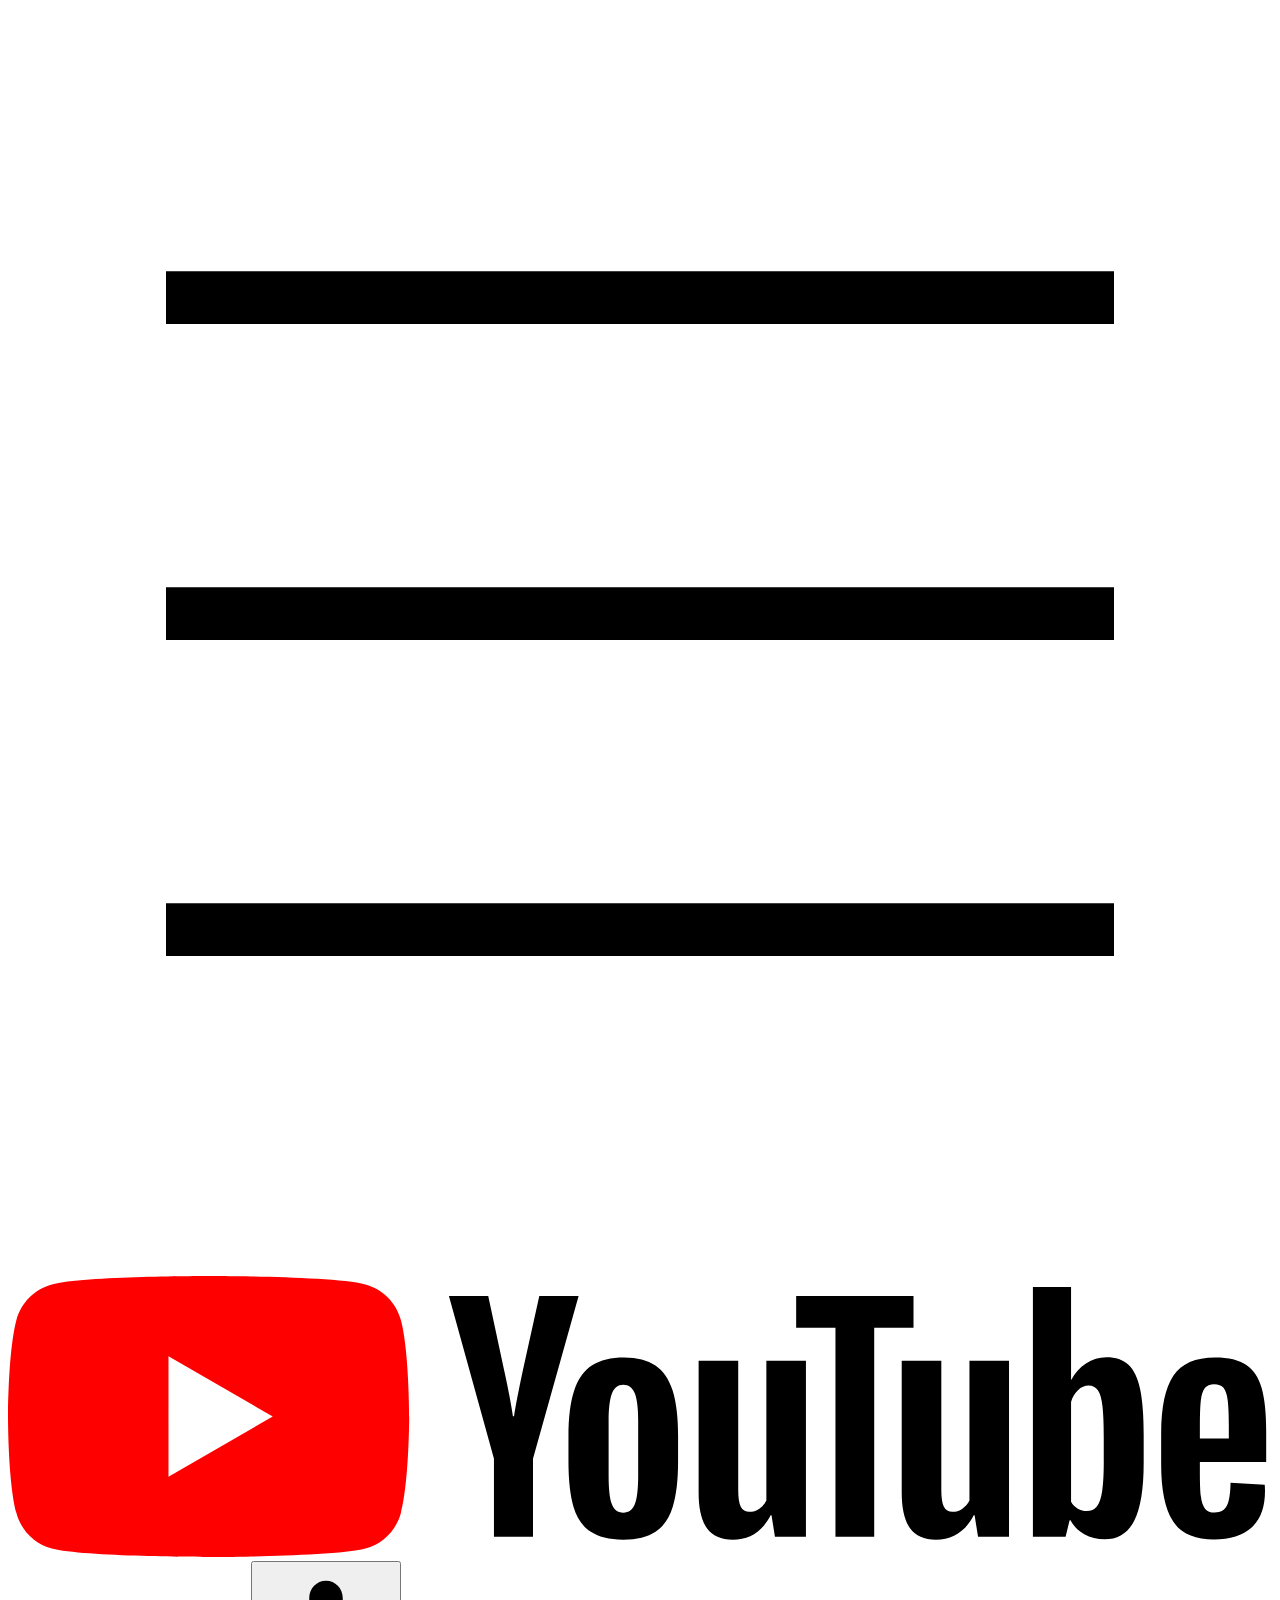
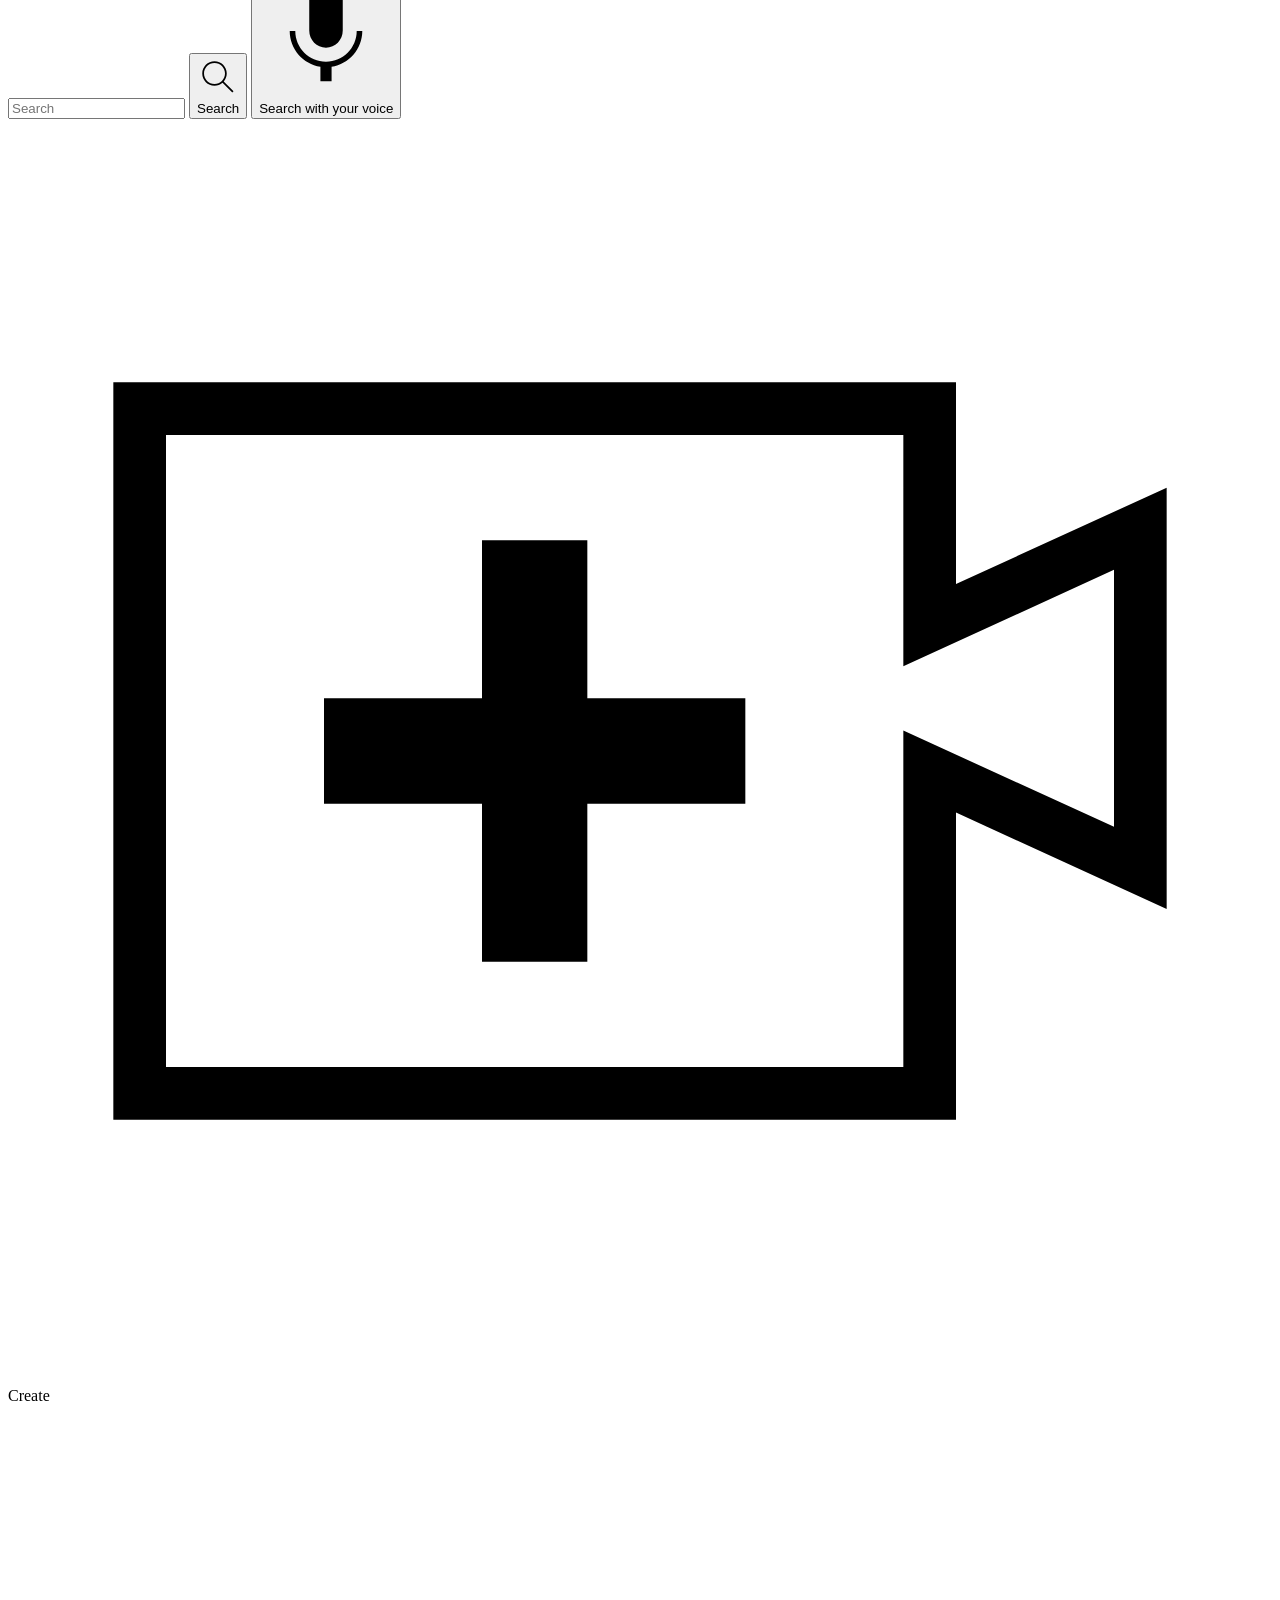
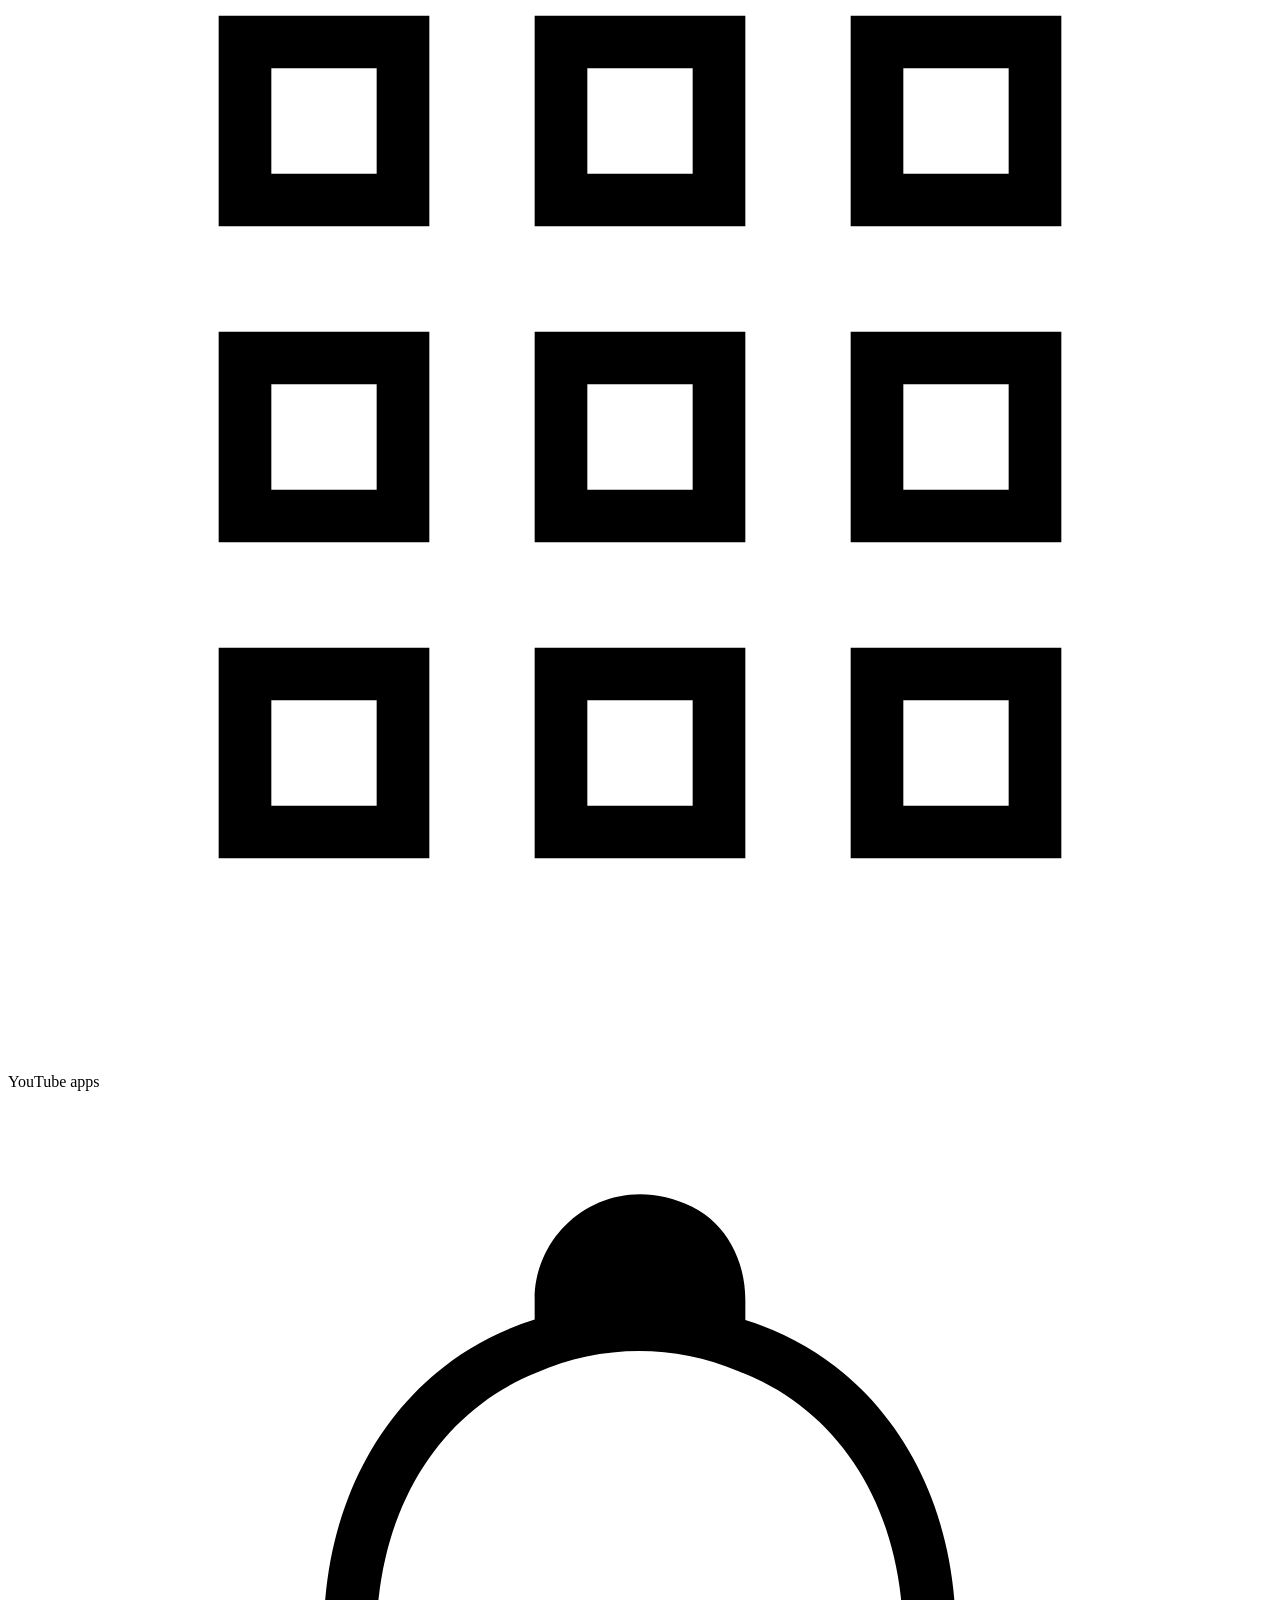
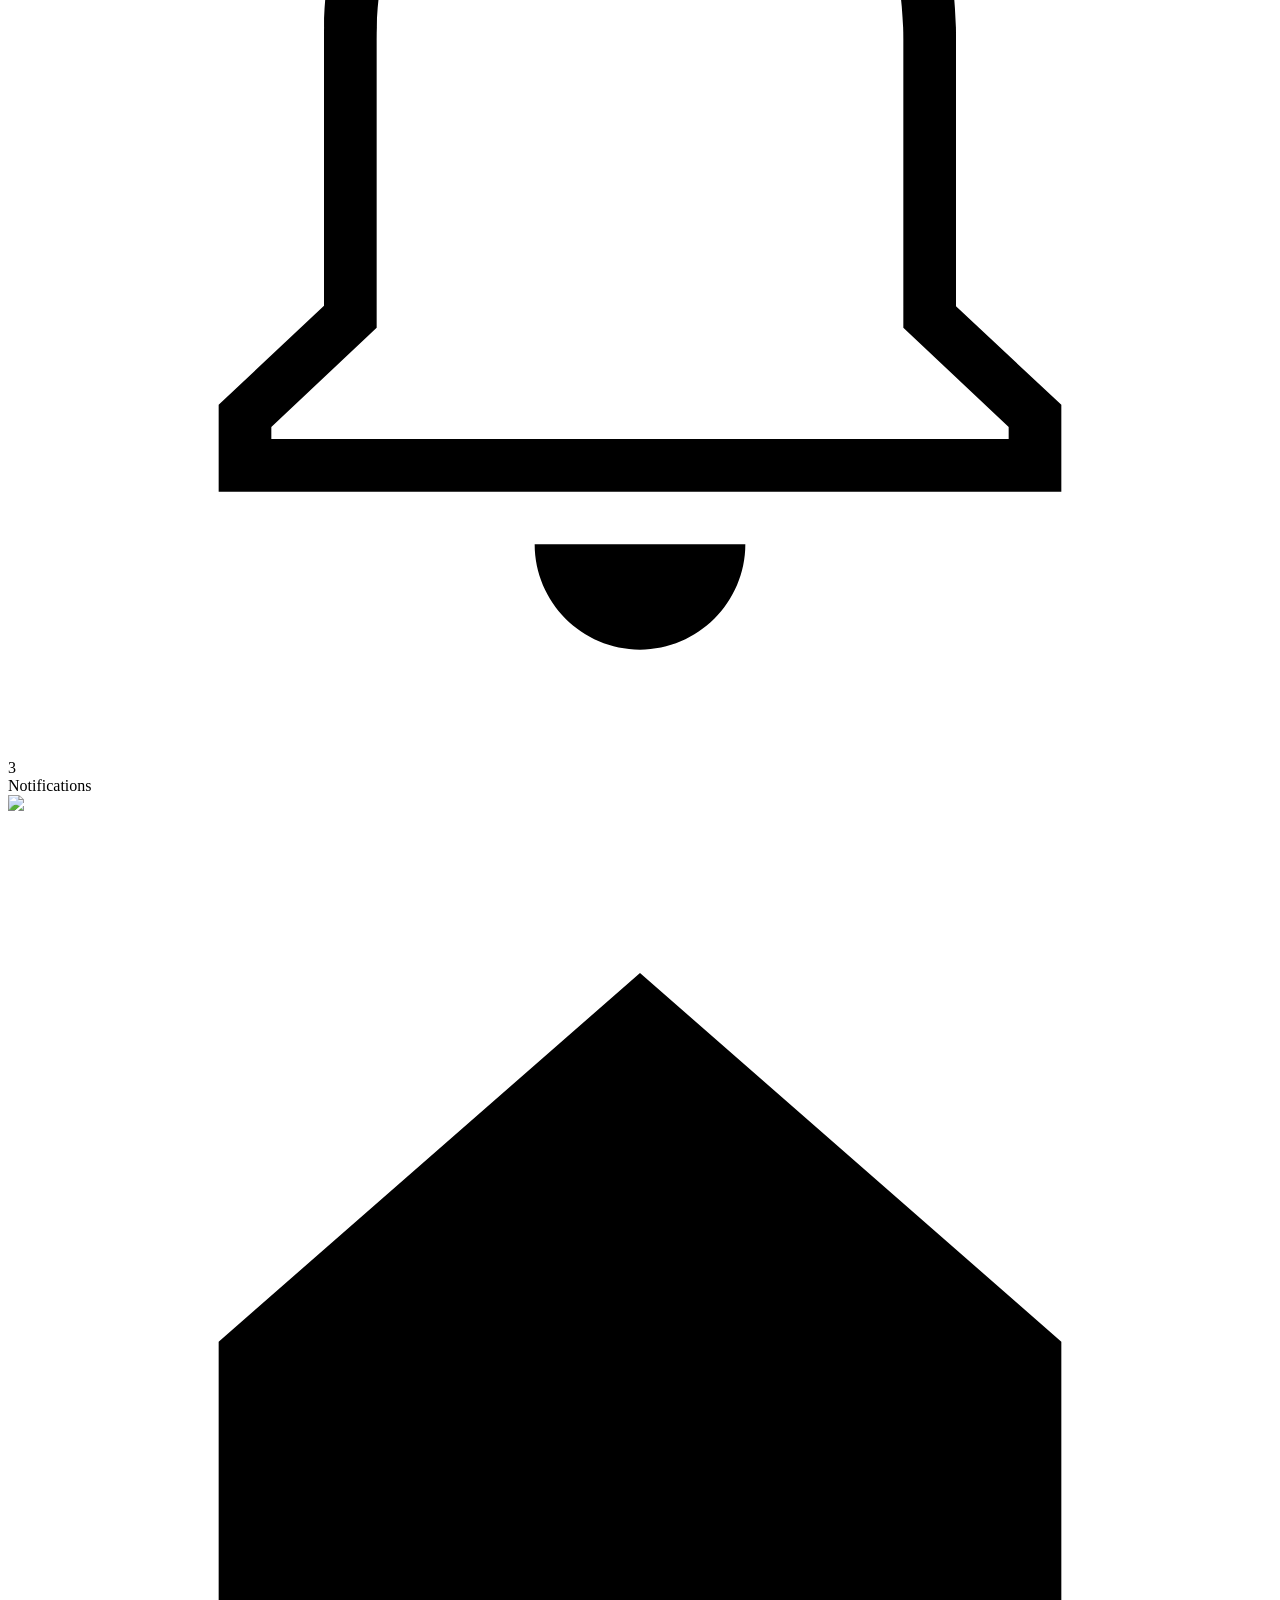
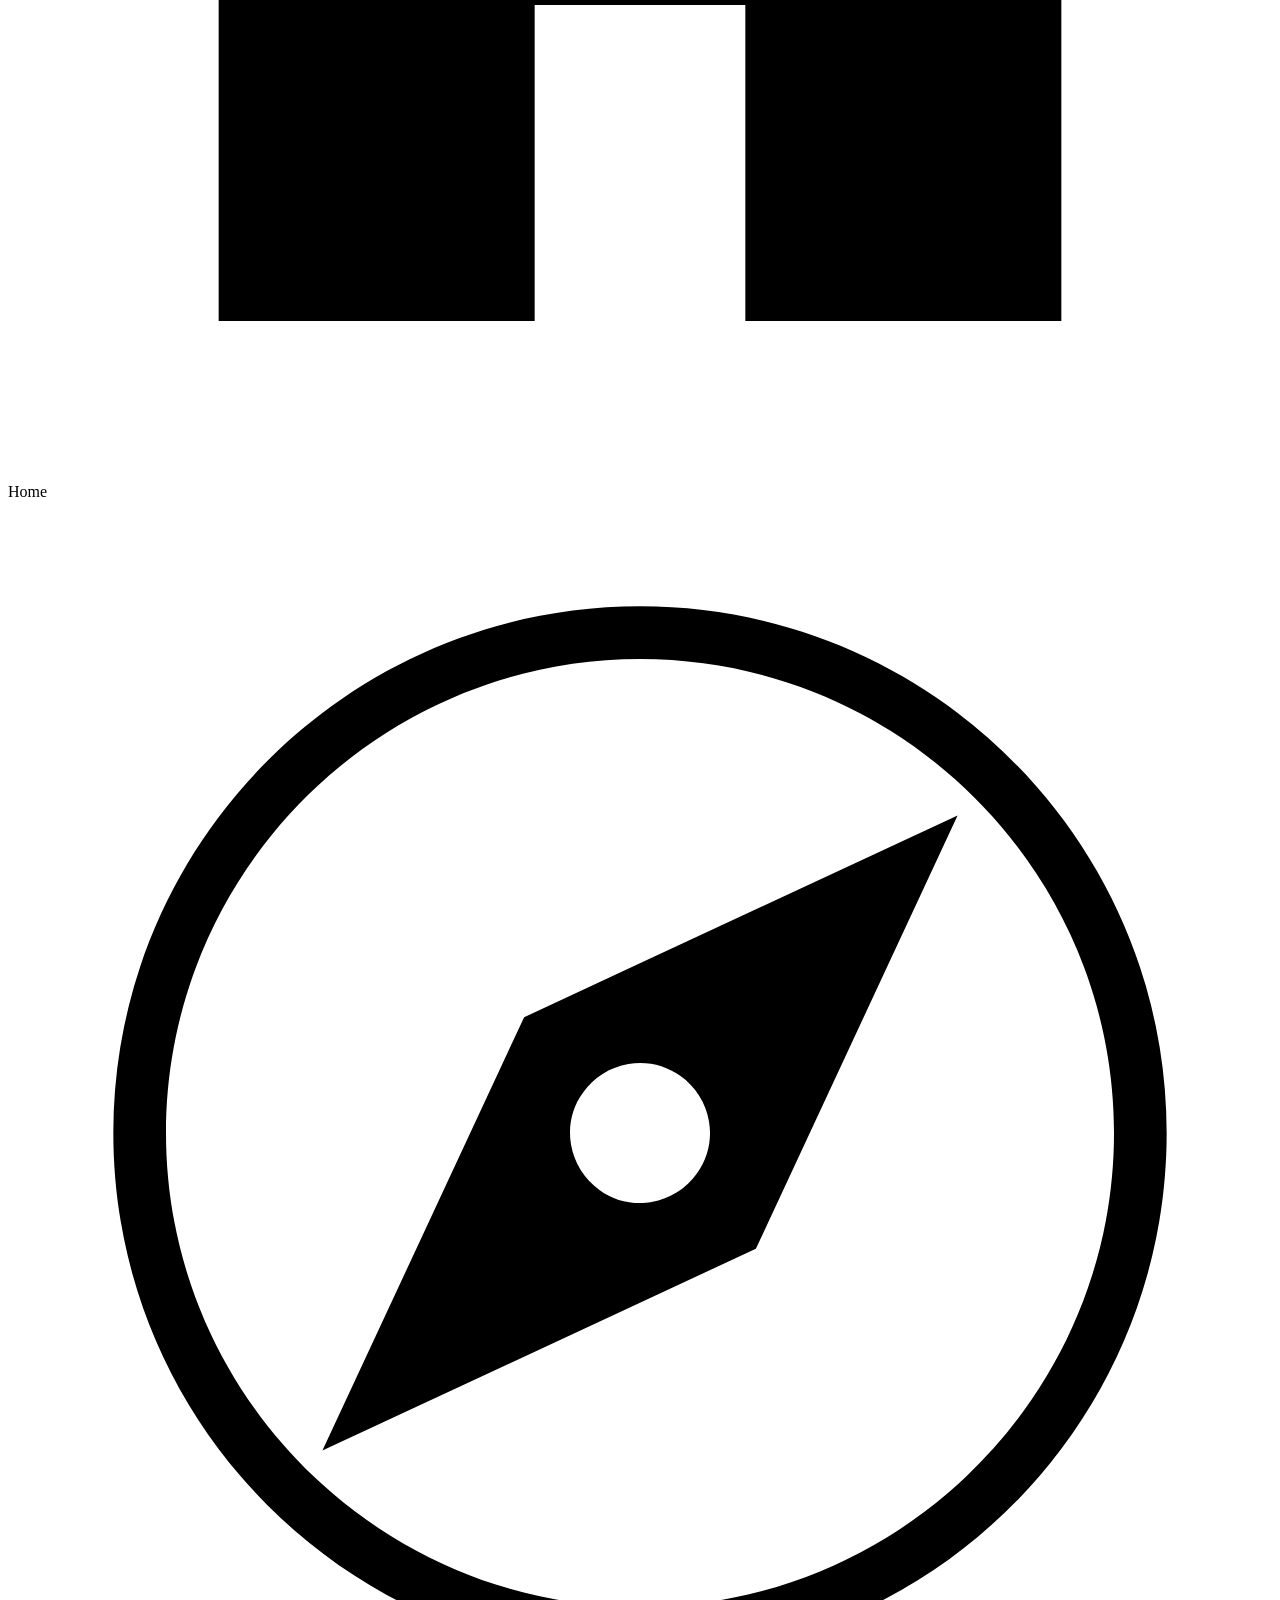
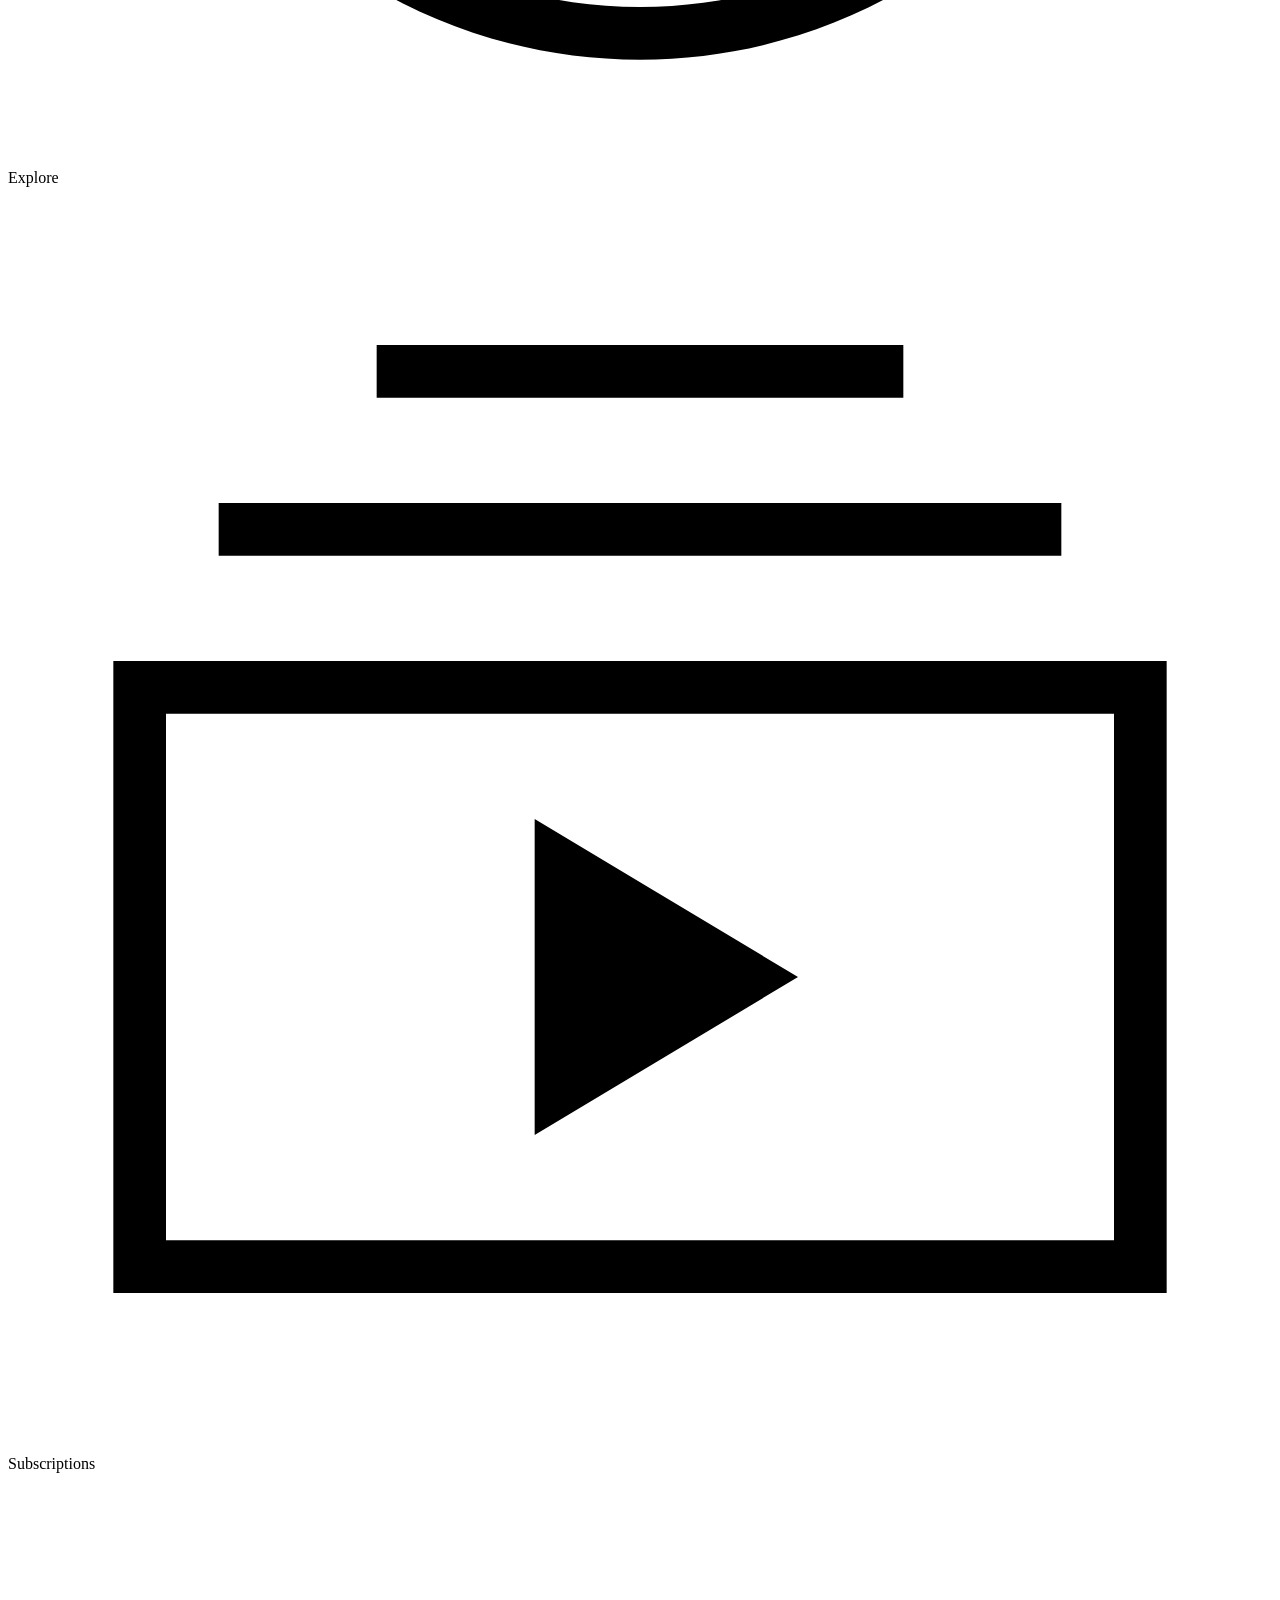
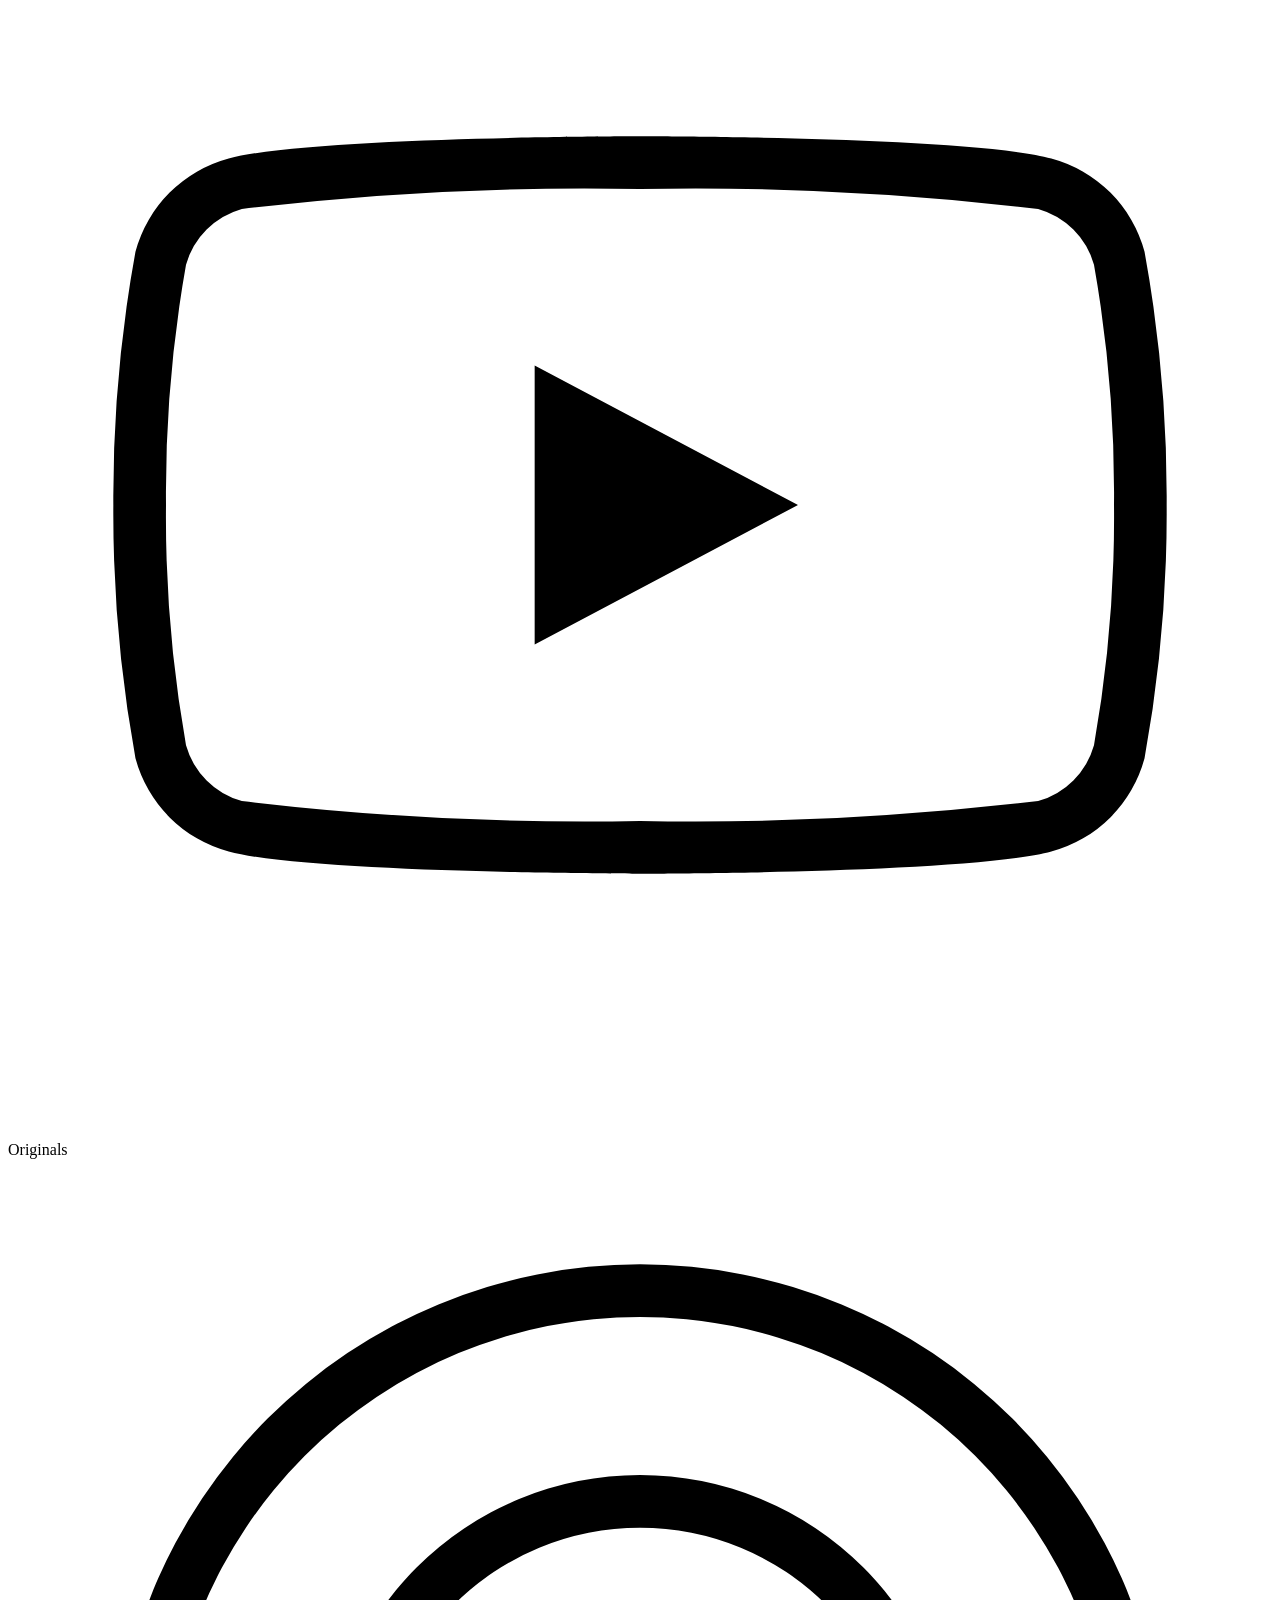
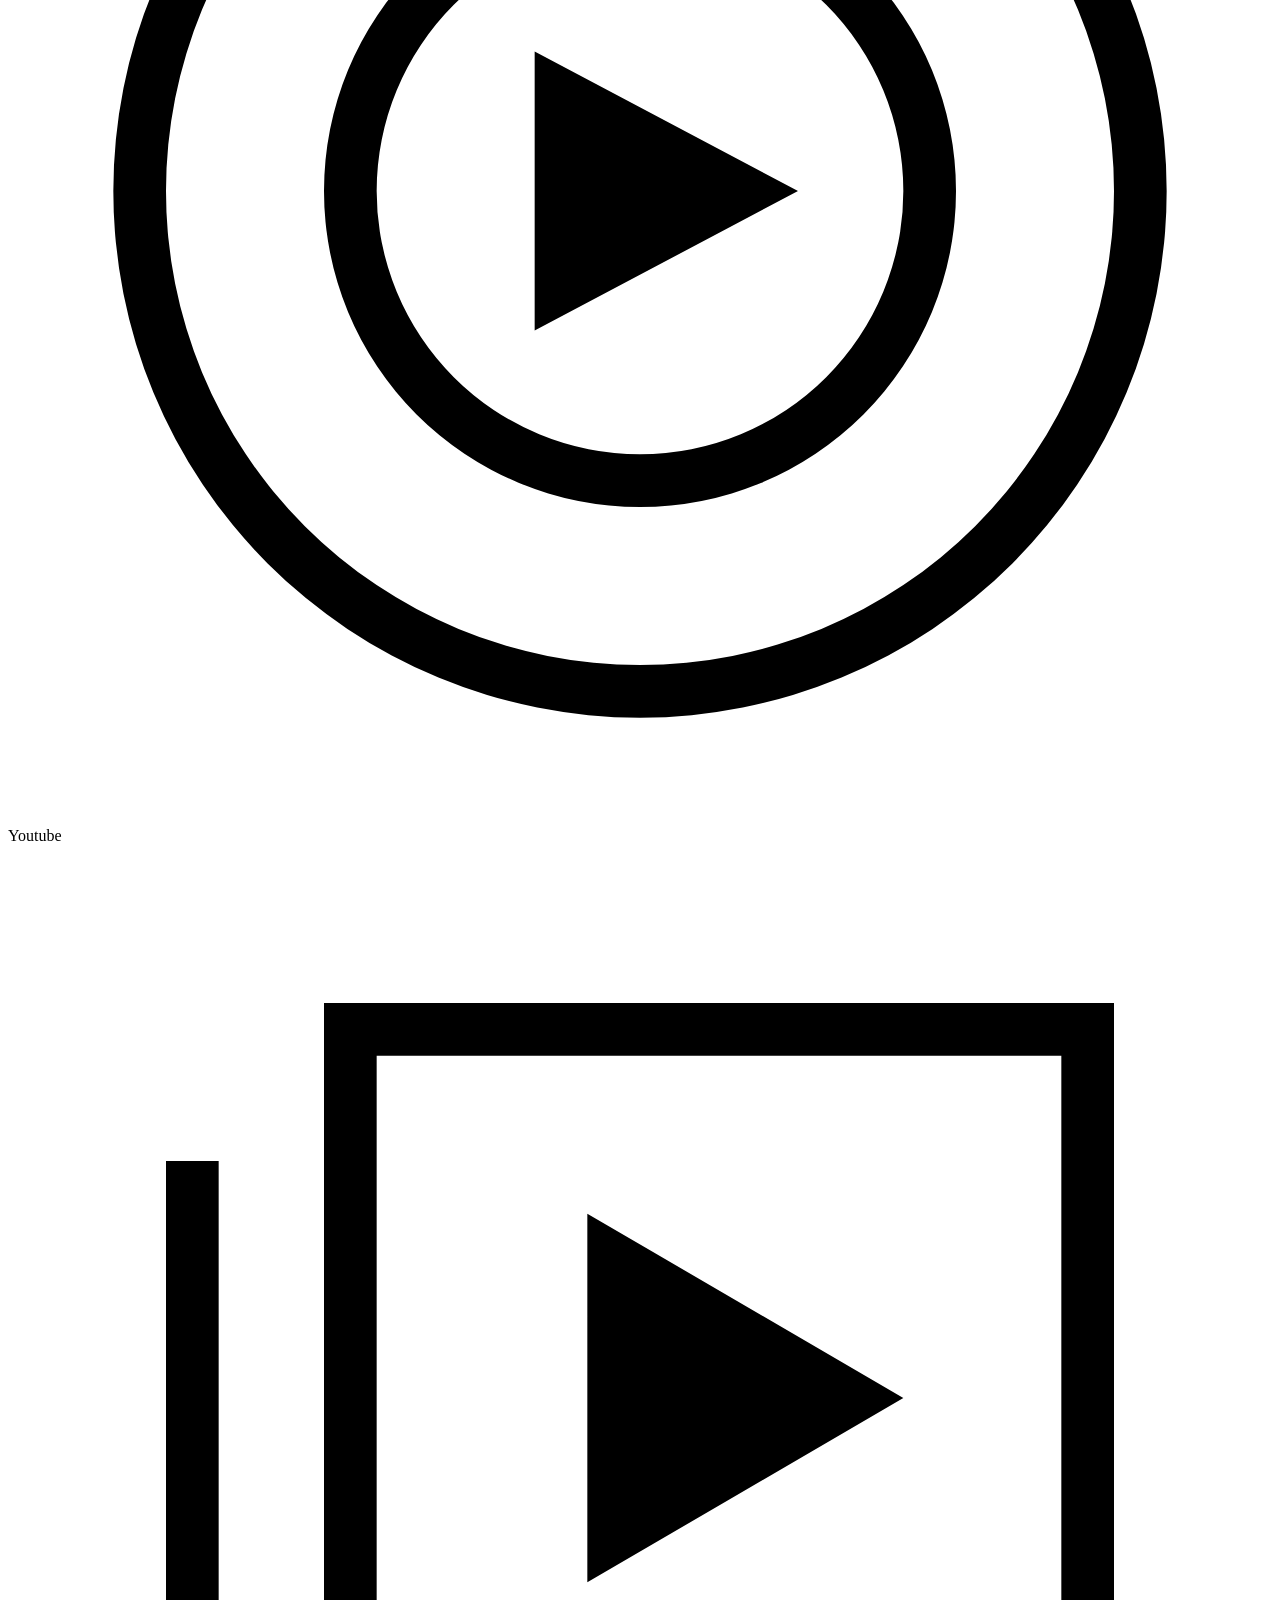
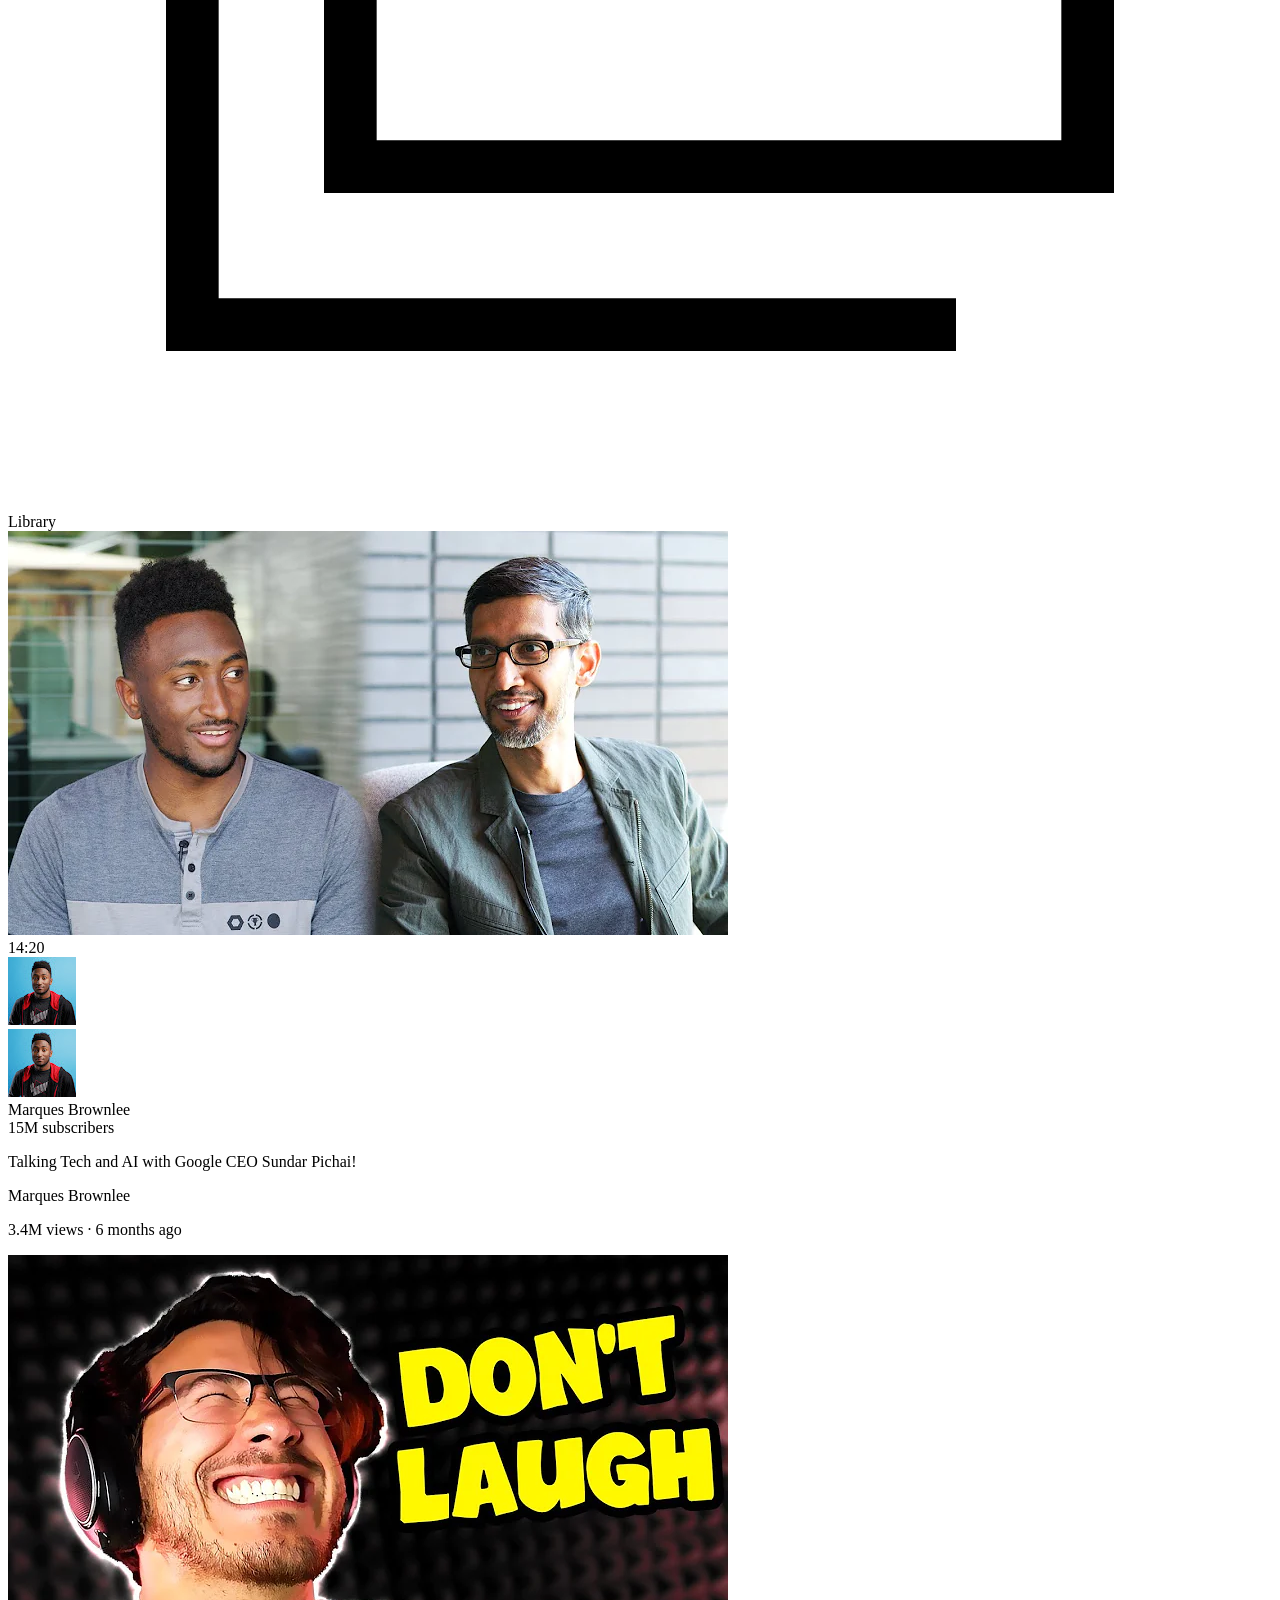
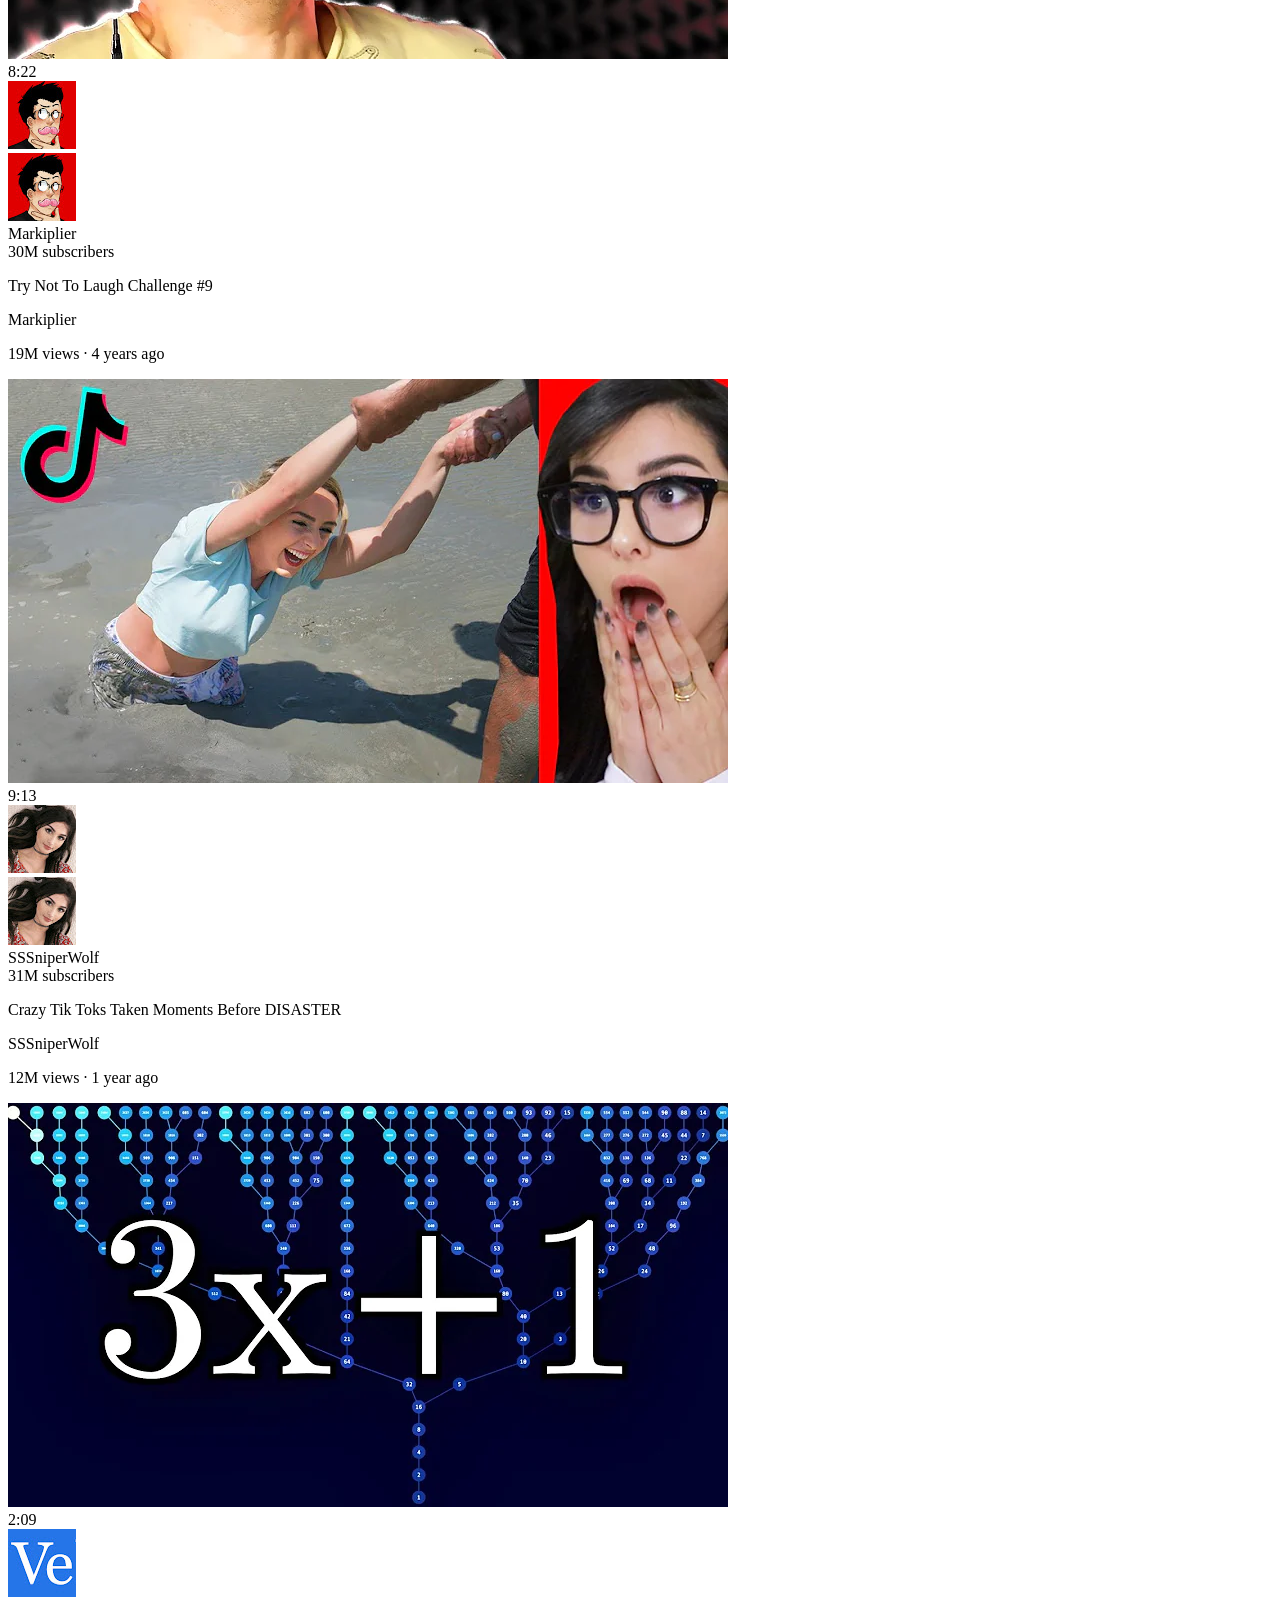
==== index1.html @ ac54d55e "Update stylesheet links in index1.html" ====
<!DOCTYPE html>
<html>
  <head>
    <meta charset="UTF-8">
    <meta name="viewport" content="width=device-width, initial-scale=1.0">
    <title>YouTube.com Clone</title>
    
    <link rel="preconnect" href="https://fonts.googleapis.com">
    <link rel="preconnect" href="https://fonts.gstatic.com" crossorigin>
    <link href="https://fonts.googleapis.com/css2?family=Roboto:wght@400;500;700&display=swap" rel="stylesheet">
    <link rel="stylesheet" href="Styles/general(1).css">
    <link rel="stylesheet" href="Styles/header(1).css">
    <link rel="stylesheet" href="Styles/video(1).css">
    <link rel="stylesheet" href="Styles/sidebar(1).css">
  </head>
  <body>

    <header class="header">
    
    <div class="left-section">
      <img class= "hamburger-menu" src="Icons/hamburger-menu.svg">
      <img class="youtube-logo" src="Icons/youtube-logo.svg">
    </div>
    
    <div class="middle-section">
    <input class="search-bar" type="text" placeholder="Search">
    <button class="search-btn">
      <img class="search-icon" src="Icons/search.svg">
      <div class="tooltip">Search</div>
    </button>
    <button class="voice-search-btn">
      <img class="voice-search-icon" src="Icons/voice-search-icon.svg">
      <div class="tooltip">Search with your voice</div>
    </button>
  </div>

    <div class="right-section">
      <div class="upload-icon-container">
        <img class="upload-icon" src="Icons/upload.svg">
        <div class="tooltip">Create</div>
      </div>
      <div class="youtube-icon-container">
      <img class="youtube-apps-icon" src="Icons/youtube-apps.svg">
      <div class="tooltip">YouTube apps</div>  
    </div>
      <div class="notifications-icon-container">
        <img class="notifications-icon" src="Icons/notifications.svg">
        <div class="notifications-count">3</div>
        <div class="tooltip">Notifications</div>   
        </div>
      <img class="current-user-picture" src="channel-pictures/my-channel.jpeg">     
    </div>
  
  </header>

    <nav class="sidebar">
      <div class="sidebar-link">
        <img src="sidebar-icons/home.svg">
        <div>Home</div>
      </div>
      <div class="sidebar-link">
         <img src="sidebar-icons/explore.svg">
         <div>Explore</div>
      </div>
      <div class="sidebar-link">
         <img src="sidebar-icons/subscriptions.svg">
         <div>Subscriptions</div>
      </div>
      <div class="sidebar-link">
         <img src="sidebar-icons/originals.svg">
         <div>Originals</div>
      </div>
      <div class="sidebar-link">
         <img src="sidebar-icons/youtube-music.svg">
         <div>Youtube</div>
      </div>
      <div class="sidebar-link">
         <img src="sidebar-icons/library.svg">
         <div>Library</div>
      </div>
    </nav>
  
  <main>
      <section class="video-grid">
    <div class="video-preview">
      <div class="thumbnail-row">
        <a href="https://www.youtube.com/watch?v=n2RNcPRtAiY" target="_blank" class="video-title-link"><img class="thumbnail" src="Thumbnail/thumbnail-1.webp"></a>
        <div class="video-info-time">14:20</div>
      </div>
    <div class="video-info-grid">
      <div class="channel-picture">
        <div class="pfp-container">
          <a href="https://youtube.com/c/mkbhd" target="_blank"><img class="pfp" src="channel-pictures/channel-1.jpeg"></a>
          <div class="channel-tooltip">
          <img class="channel-tooltip-picture" src="channel-pictures/channel-1.jpeg">
          <div class="info-row">
            <div class="channel-tooltip-name">Marques Brownlee</div>
            <div class="channel-tooltip-stats">15M subscribers</div>
          </div>
          </div>
        </div>
      </div>
      <div class="video-info">
          <p class="video-title">Talking Tech and AI with Google CEO Sundar Pichai!</p>
          <p class="video-author">Marques Brownlee</p>
          <p class="video-stats">3.4M views &#183; 6 months ago</p>
      </div>
    </div>
  </div>

  <div class="video-preview">
    <div class="thumbnail-row">
      <a href="https://www.youtube.com/watch?v=mP0RAo9SKZk" target="_blank" class="video-title-link"><img src="Thumbnail/thumbnail-2.webp" class="thumbnail"></a>
         <div class="video-info-time">8:22</div>
      </div>
    <div class="video-info-grid">
      <div class="channel-picture">
        <div class="pfp-container">
        <a href="https://youtube.com/c/mkbhd" target="_blank"><img src="channel-pictures/channel-2.jpeg" class="pfp"></a>
        <div class="channel-tooltip">
          <img class="channel-tooltip-picture" src="channel-pictures/channel-2.jpeg">
          <div class="info-row">
            <div class="channel-tooltip-name">Markiplier</div>
            <div class="channel-tooltip-stats">30M subscribers</div>
          </div>
          </div>
        </div>
      </div>
      <div class="video-info">
        <p class="video-title">Try Not To Laugh Challenge #9</p>
        <p class="video-author">Markiplier</p>
        <p class="video-stats">19M views &#183; 4 years ago</p>
      </div>
    </div>
  </div>
  
  <div class="video-preview">
    <div class="thumbnail-row">
      <a href="https://www.youtube.com/watch?v=FgjPQQeTh1w" target="_blank" class="video-title-link"><img src="Thumbnail/thumbnail-3.webp" class="thumbnail"></a>
         <div class="video-info-time">9:13</div>
      </div>
    <div class="video-info-grid">
      <div class="channel-picture">
        <div class="pfp-container">
        <a href="https://www.youtube.com/user/SSSniperWolf" target="_blank" class="video-title-link"><img src="channel-pictures/channel-3.jpeg" class="pfp"></a>
        <div class="channel-tooltip">
        <img class="channel-tooltip-picture" src="channel-pictures/channel-3.jpeg"> 
        <div class="info-row">
          <div class="channel-tooltip-name">SSSniperWolf</div>
          <div class="channel-tooltip-stats">31M subscribers</div>
        </div>
        </div>
        </div>
      </div>
      <div class="video-info">
        <p class="video-title">Crazy Tik Toks Taken Moments Before DISASTER</p>
        <p class="video-author">SSSniperWolf</p>
        <p class="video-stats">12M views &#183; 1 year ago</p>
      </div>
    </div>
  </div>
  
  <div class="video-preview">
    <div class="thumbnail-row">
      <a href="https://www.youtube.com/watch?v=094y1Z2wpJg" target="_blank" class="video-title-link"><img src="Thumbnail/thumbnail-4.webp" class="thumbnail"></a>
         <div class="video-info-time">2:09</div>
      </div>
    <div class="video-info-grid">
      <div class="channel-picture">
        <div class="pfp-container">
        <a href="https://www.youtube.com/c/veritasium" target="_blank" class="video-title-link"><img src="channel-pictures/channel-4.jpeg" class="pfp"></a>
        <div class="channel-tooltip">
          <img class="channel-tooltip-picture" src="channel-pictures/channel-4.jpeg">
          <div class="info-row">
            <div class="channel-tooltip-name">veritasium</div>
            <div class="channel-tooltip-stats">11.5M subscribers</div>
          </div>
        </div>
        </div>
      </div>
      <div class="video-info">
        <p class="video-title">The Simplest Math Problem No One Can Solve - Collatz Conjecture</p>
        <p class="video-author">Veritasium</p>
        <p class="video-stats">18M views &#183;  4 months ago</p>
      </div>
    </div>
  </div>
  
  <div class="video-preview">
    <div class="thumbnail-row">
      <a href="https://www.youtube.com/watch?v=86CQq3pKSUw" target="_blank" class="video-title-link"><img src="Thumbnail/thumbnail-5.webp" class="thumbnail"></a>
         <div class="video-info-time">11:17</div>
      </div>
    <div class="video-info-grid">
      <div class="channel-picture">
      <div class="pfp-container">
      <a href="https://www.youtube.com/watch?v=86CQq3pKSUw" target="_blank" class="video-title-link"><img src="channel-pictures/channel-5.jpeg" class="pfp"></a>
      <div class="channel-tooltip">
        <img src="channel-pictures/channel-5.jpeg" class="channel-tooltip-picture">
        <div class="info-row">
          <div class="channel-tooltip-name">CS Dojo</div>
          <div class="channel-tooltip-stats">1.79M subscribers</div>
        </div>
      </div>
      </div>
      </div>
      <div class="video-info">
        <p class="video-title">Kadane's Algorithm to Maximum Sum Subarray Problem</p>
        <p class="video-author">CS Dojo</p>
        <p class="video-stats">519K views &#183; 5 years ago</p>
      </div>
    </div>
  </div>

   <div class="video-preview">
    <div class="thumbnail-row">
      <a href="https://www.youtube.com/watch?v=yXWw0_UfSFg" target="_blank" class="video-title-link"><img src="Thumbnail/thumbnail-6 (1).webp" class="thumbnail"></a>
         <div class="video-info-time">19:59</div>
      </div>
    <div class="video-info-grid">
      <div class="channel-picture">
      <div class="pfp-container">
      <a href="https://www.youtube.com/channel/UCX6OQ3DkcsbYNE6H8uQQuVA" target="_blank" class="video-title-link"><img src="channel-pictures/channel-6.jpeg" class="pfp"></a>
      <div class="channel-tooltip">
        <img src="channel-pictures/channel-6.jpeg" class="channel-tooltip-picture">
        <div class="info-row">
          <div class="channel-tooltip-name">MrBeast</div>
          <div class="channel-tooltip-stats">90.6M subscribers</div>
        </div>
      </div>
      </div>
      </div>
      <div class="video-info">
        <p class="video-title">Anything You Can Fit In The Circle I'll Pay For</p>
        <p class="video-author">MrBeast</p>
        <p class="video-stats">141M views &#183; 1 year ago</p>
      </div>
    </div>
  </div>
  <div class="video-preview">
      <div class="thumbnail-row">
        <a href="https://www.youtube.com/watch?v=n2RNcPRtAiY" target="_blank" class="video-title-link"><img class="thumbnail" src="Thumbnail/thumbnail-7.webp"></a>
        <div class="video-info-time">14:20</div>
      </div>
    <div class="video-info-grid">
      <div class="channel-picture">
        <div class="pfp-container">
          <a href="https://youtube.com/c/mkbhd" target="_blank"><img class="pfp" src="channel-pictures/channel-7.jpeg"></a>
          <div class="channel-tooltip">
          <img class="channel-tooltip-picture" src="channel-pictures/channel-7.jpeg">
          <div class="info-row">
            <div class="channel-tooltip-name">RealLifeLore</div>
            <div class="channel-tooltip-stats">7.93M subscribers</div>
          </div>
          </div>
        </div>
      </div>
      <div class="video-info">
          <p class="video-title">Why Planes Don't Fly Over Tibet</p>
          <p class="video-author">RealLifeLore</p>
          <p class="video-stats">6.6M views &#183; 1 year ago</p>
      </div>
    </div>
  </div>

  <div class="video-preview">
    <div class="thumbnail-row">
      <a href="https://www.youtube.com/watch?v=mP0RAo9SKZk" target="_blank" class="video-title-link"><img src="Thumbnail/thumbnail-8.webp" class="thumbnail"></a>
         <div class="video-info-time">7:12</div>
      </div>
    <div class="video-info-grid">
      <div class="channel-picture">
        <div class="pfp-container">
        <a href="https://youtube.com/c/mkbhd" target="_blank"><img src="channel-pictures/channel-8.jpeg" class="pfp"></a>
        <div class="channel-tooltip">
          <img class="channel-tooltip-picture" src="channel-pictures/channel-8.jpeg">
          <div class="info-row">
            <div class="channel-tooltip-name">Tech Vision</div>
            <div class="channel-tooltip-stats">843K subscribers</div>
          </div>
          </div>
        </div>
      </div>
      <div class="video-info">
        <p class="video-title">Inside The World's Biggest Passenger Plane #9</p>
        <p class="video-author">Tech Vision</p>
        <p class="video-stats">3.7M views &#183; 10 months ago</p>
      </div>
    </div>
  </div>
  
  <div class="video-preview">
    <div class="thumbnail-row">
      <a href="https://www.youtube.com/watch?v=FgjPQQeTh1w" target="_blank" class="video-title-link"><img src="Thumbnail/thumbnail-9.webp" class="thumbnail"></a>
         <div class="video-info-time">13:17</div>
      </div>
    <div class="video-info-grid">
      <div class="channel-picture">
        <div class="pfp-container">
        <a href="https://www.youtube.com/user/SSSniperWolf" target="_blank" class="video-title-link"><img src="channel-pictures/channel-9.jpeg" class="pfp"></a>
        <div class="channel-tooltip">
        <img class="channel-tooltip-picture" src="channel-pictures/channel-9.jpeg"> 
        <div class="info-row">
          <div class="channel-tooltip-name">ThenX</div>
          <div class="channel-tooltip-stats">7.83M subscribers</div>
        </div>
        </div>
        </div>
      </div>
      <div class="video-info">
        <p class="video-title">The SECRET to Super Human STRENGTH</p>
        <p class="video-author">ThenX</p>
        <p class="video-stats">20M views &#183; 3 years ago</p>
      </div>
    </div>
  </div>
  
  <div class="video-preview">
    <div class="thumbnail-row">
      <a href="https://www.youtube.com/watch?v=094y1Z2wpJg" target="_blank" class="video-title-link"><img src="Thumbnail/thumbnail-10.webp" class="thumbnail"></a>
         <div class="video-info-time">7:53</div>
      </div>
    <div class="video-info-grid">
      <div class="channel-picture">
        <div class="pfp-container">
        <a href="https://www.youtube.com/c/veritasium" target="_blank" class="video-title-link"><img src="channel-pictures/channel-10.jpeg" class="pfp"></a>
        <div class="channel-tooltip">
          <img class="channel-tooltip-picture" src="channel-pictures/channel-10.jpeg">
          <div class="info-row">
            <div class="channel-tooltip-name">Business Insider</div>
            <div class="channel-tooltip-stats">10.5M subscribers</div>
          </div>
        </div>
        </div>
      </div>
      <div class="video-info">
        <p class="video-title">How The World's Largest Cruise Ship Makes 30,000 Meals Every Day</p>
        <p class="video-author">Business Insider</p>
        <p class="video-stats">14M views &#183;  1 year ago</p>
      </div>
    </div>
  </div>
  
  <div class="video-preview">
    <div class="thumbnail-row">
      <a href="https://www.youtube.com/watch?v=86CQq3pKSUw" target="_blank" class="video-title-link"><img src="Thumbnail/thumbnail-11.webp" class="thumbnail"></a>
         <div class="video-info-time">4:10</div>
      </div>
    <div class="video-info-grid">
      <div class="channel-picture">
      <div class="pfp-container">
      <a href="https://www.youtube.com/watch?v=86CQq3pKSUw" target="_blank" class="video-title-link"><img src="channel-pictures/channel-11.jpeg" class="pfp"></a>
      <div class="channel-tooltip">
        <img src="channel-pictures/channel-11.jpeg" class="channel-tooltip-picture">
        <div class="info-row">
          <div class="channel-tooltip-name">Destination Tips</div>
          <div class="channel-tooltip-stats">281K subscribers</div>
        </div>
      </div>
      </div>
      </div>
      <div class="video-info">
        <p class="video-title">Dubai's Crazy Underwater Train and Other Things #Only in Dubai</p>
        <p class="video-author">Destination Tips</p>
        <p class="video-stats">3M views &#183; 1 year ago</p>
      </div>
    </div>
  </div>

   <div class="video-preview">
    <div class="thumbnail-row">
      <a href="https://www.youtube.com/watch?v=yXWw0_UfSFg" target="_blank" class="video-title-link"><img src="Thumbnail/thumbnail-12.webp" class="thumbnail"></a>
         <div class="video-info-time">4:51</div>
      </div>
    <div class="video-info-grid">
      <div class="channel-picture">
      <div class="pfp-container">
      <a href="https://www.youtube.com/channel/UCX6OQ3DkcsbYNE6H8uQQuVA" target="_blank" class="video-title-link"><img src="channel-pictures/channel-12.jpeg" class="pfp"></a>
      <div class="channel-tooltip">
        <img src="channel-pictures/channel-12.jpeg" class="channel-tooltip-picture">
        <div class="info-row">
          <div class="channel-tooltip-name">TED-Ed</div>
          <div class="channel-tooltip-stats">22.8M subscribers</div>
        </div>
      </div>
      </div>
      </div>
      <div class="video-info">
        <p class="video-title">What would happen if you didn't drink water? - Mia Nacamulli</p>
        <p class="video-author">TED-Ed</p>
        <p class="video-stats">12M views &#183; 5 years ago</p>
      </div>
    </div>
  </div>
  </section>
  </main>
  </body>
  </html>
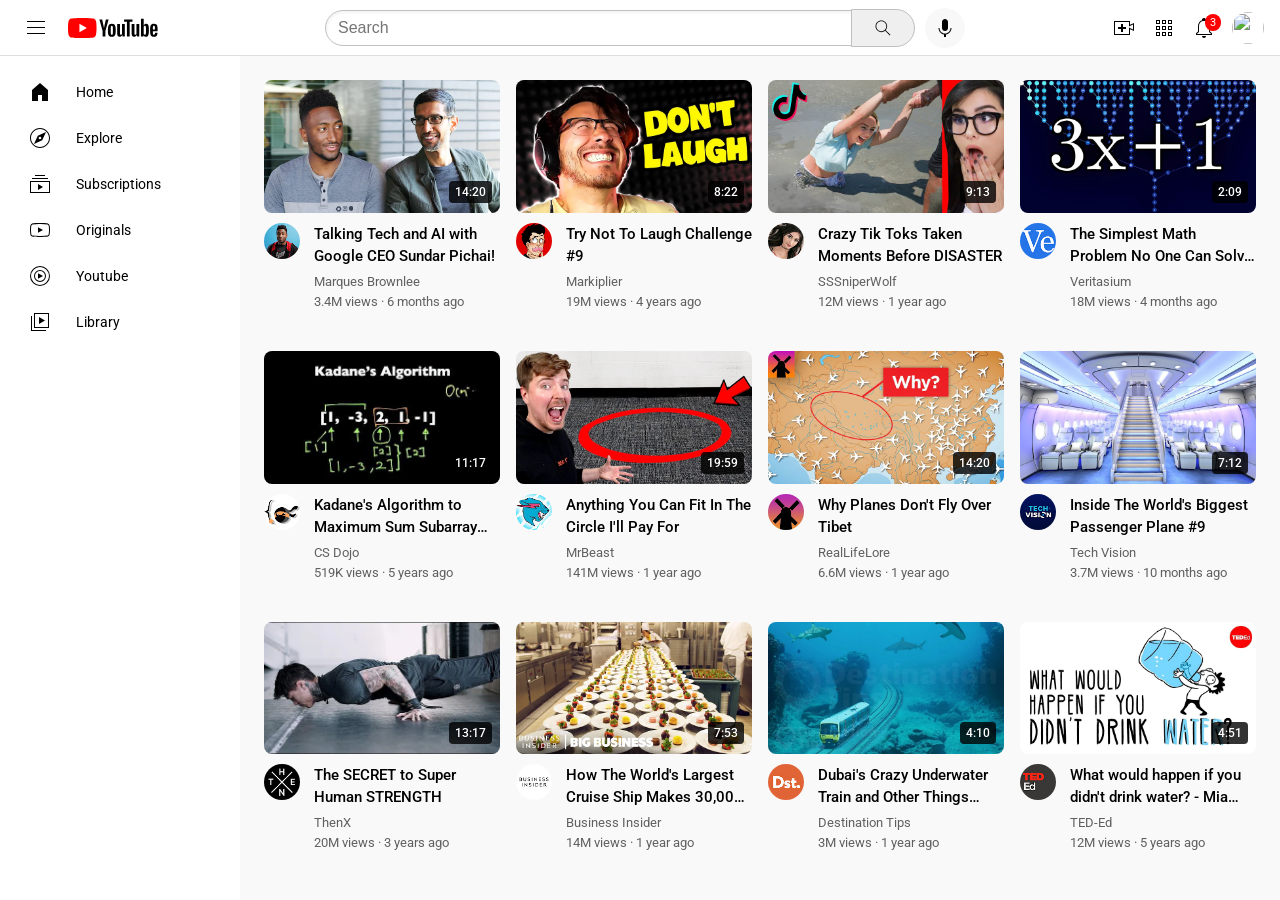
==== commit 422ff369: "Update stylesheet links in index1.html" ====
--- a/index1.html
+++ b/index1.html
@@ -8,10 +8,10 @@
     <link rel="preconnect" href="https://fonts.googleapis.com">
     <link rel="preconnect" href="https://fonts.gstatic.com" crossorigin>
     <link href="https://fonts.googleapis.com/css2?family=Roboto:wght@400;500;700&display=swap" rel="stylesheet">
-    <link rel="stylesheet" href="Styles/general(1).css">
-    <link rel="stylesheet" href="Styles/header(1).css">
-    <link rel="stylesheet" href="Styles/video(1).css">
-    <link rel="stylesheet" href="Styles/sidebar(1).css">
+    <link rel="stylesheet" href="Styles/general1.css">
+    <link rel="stylesheet" href="Styles/header1.css">
+    <link rel="stylesheet" href="Styles/video1.css">
+    <link rel="stylesheet" href="Styles/sidebar1.css">
   </head>
   <body>
 
--- a/Styles/general1.css
+++ b/Styles/general1.css
@@ -0,0 +1,42 @@
+* {
+  box-sizing: border-box;
+}
+p {
+  margin-top: 0;
+  margin-bottom: 0;
+}
+body {
+  margin: 0;
+  padding-top: 60px;
+  padding-left: 0;
+  padding-right: 0;
+  padding-bottom: 70px;
+  background-color: #F9F9F9;
+  font-family: Roboto, Arial, sans-serif;
+  min-height: 100vh;
+  overflow-x: hidden;
+}
+main {
+  width: 100%;
+  max-width: 100%;
+}
+@media (min-width: 601px) {
+  body {
+    padding-top: 80px;
+    padding-left: 88px;
+    padding-right: 16px;
+    padding-bottom: 24px;
+  }
+}
+@media (min-width: 1200.1px) {
+  body {
+    padding-left: 96px;
+    margin-left: 168px;
+    padding-right: 24px;
+  }
+}
+@media (hover: none) {
+  .tooltip {
+    display: none !important;
+  }
+}
--- a/Styles/header1.css
+++ b/Styles/header1.css
@@ -0,0 +1,200 @@
+.header {
+  z-index: 100;
+  height: 56px;
+  display: flex;
+  flex-direction: row;
+  justify-content: space-between;
+  align-items: center;
+  position: fixed;
+  top: 0;
+  left: 0;
+  right: 0;
+  background-color: white;
+  border-bottom: 1px solid #DEDEDE;
+  padding: 0 12px;
+}
+.left-section {
+  display: flex;
+  align-items: center;
+  flex-shrink: 0;
+}
+.middle-section {
+  display: flex;
+  align-items: center;
+  flex: 1;
+  margin-left: 40px;
+  margin-right: 20px;
+  max-width: 640px;
+}
+.right-section {
+  display: flex;
+  flex-direction: row;
+  align-items: center;
+  gap: 16px;
+  flex-shrink: 0;
+  margin-right: 4px;
+  width: auto;
+  justify-content: flex-end;
+}
+.hamburger-menu {
+  height: 24px;
+  margin-left: 12px;
+  margin-right: 20px;
+  cursor: pointer;
+}
+.youtube-logo {
+  height: 20px;
+  cursor: pointer;
+}
+.search-bar {
+  flex: 1;
+  width: 0;
+  height: 36px;
+  padding-left: 12px;
+  font-size: 16px;
+  border: 1px solid rgb(192, 192, 192);
+  border-radius: 20px 0 0 20px;
+  box-shadow: inset 1px 2px 3px rgba(0, 0, 0, 0.05);
+  outline: none;
+}
+.search-bar::placeholder {
+  font-size: 16px;
+}
+.search-bar:focus {
+  border-color: #1c62b9;
+}
+.search-btn {
+  height: 38px;
+  width: 64px;
+  border: 1px solid rgb(192, 192, 192);
+  background-color: #EFEFEF;
+  margin-left: -1px;
+  margin-right: 10px;
+  border-radius: 0 20px 20px 0;
+  cursor: pointer;
+  display: flex;
+  justify-content: center;
+  align-items: center;
+}
+.search-btn, .voice-search-btn, 
+.upload-icon-container, 
+.youtube-icon-container, 
+.notifications-icon-container {
+  position: relative;
+  display: flex;
+  justify-content: center;
+  align-items: center;
+}
+.search-btn .tooltip, 
+.voice-search-btn .tooltip, .upload-icon-container .tooltip, .youtube-icon-container .tooltip, 
+.notifications-icon-container .tooltip {
+  position: absolute;
+  background-color: gray;
+  color: white;
+  padding: 4px 8px;
+  border-radius: 2px;
+  font-size: 12px;
+  bottom: -30px;
+  opacity: 0;
+  transition: opacity 0.15s;
+  white-space: nowrap;
+  pointer-events: none;
+}
+.search-btn:hover .tooltip, 
+.voice-search-btn:hover .tooltip, .upload-icon-container:hover .tooltip, 
+.youtube-icon-container:hover .tooltip,
+.notifications-icon-container:hover .tooltip {
+  opacity: 1;
+}
+.search-icon {
+  height: 20px;
+}
+.voice-search-btn {
+  height: 40px;
+  width: 40px;
+  border: none;
+  border-radius: 50%;
+  background-color: rgb(248, 248, 248);
+  cursor: pointer;
+  flex-shrink: 0;
+}
+.voice-search-icon {
+  height: 24px;
+}
+.upload-icon, .youtube-apps-icon, .notifications-icon {
+  height: 24px;
+  cursor: pointer;
+}
+.notifications-count {
+  position: absolute;
+  top: -2px;
+  right: -5px;
+  background-color: red;
+  color: white;
+  font-size: 11px;
+  padding: 2px 5px;
+  border-radius: 10px;
+}
+.current-user-picture {
+  height: 32px;
+  width: 32px;
+  border-radius: 16px;
+  cursor: pointer;
+  object-fit: cover;
+}
+@media (max-width: 768px) {
+  .middle-section {
+    margin-left: 16px;
+    margin-right: 12px;
+  }
+  .right-section {
+    gap: 12px;
+  }
+}
+@media (max-width: 650px) {
+  .header {
+    padding: 0 8px;
+  }
+  .hamburger-menu {
+    display: none;
+  }
+  .middle-section {
+    margin-left: 8px;
+    margin-right: 8px;
+    justify-content: flex-end;
+  }
+  .search-bar {
+    display: none;
+  }
+  .search-btn {
+    background: transparent;
+    border: none;
+    width: 40px;
+    height: 40px;
+    border-radius: 50%;
+    margin-right: 0;
+  }
+  .search-btn:hover {
+    background-color: #f2f2f2;
+  }
+  .voice-search-btn {
+    background: transparent;
+    width: 40px;
+    height: 40px;
+  }
+  .upload-icon-container,
+  .youtube-icon-container {
+    display: none;
+  }
+  .right-section {
+    gap: 10px;
+  }
+}
+@media (max-width: 400px) {
+  .youtube-logo {
+    height: 18px;
+  }
+  .middle-section {
+    flex: 0;
+  }
+}
--- a/Styles/video1.css
+++ b/Styles/video1.css
@@ -0,0 +1,139 @@
+.video-grid {
+  display: grid;
+  grid-template-columns: 1fr;
+  column-gap: 16px;
+  row-gap: 24px;
+  padding: 0 12px;
+}
+.thumbnail {
+  width: 100%;
+  border-radius: 12px;
+  aspect-ratio: 16 / 9;
+  object-fit: cover;
+  display: block;
+}
+.thumbnail-row {
+  margin-bottom: 10px;
+  position: relative;
+}
+.video-info-time {
+  font-size: 12px;
+  font-weight: 500;
+  padding: 4px 6px;
+  border-radius: 4px;
+  color: white;
+  background-color: rgba(0,0,0,0.8);
+  position: absolute;
+  bottom: 10px;
+  right: 8px;
+}
+.video-info-grid {
+  display: grid;
+  grid-template-columns: 40px 1fr;
+  gap: 10px;
+}
+.pfp {
+  width: 36px;
+  height: 36px;
+  border-radius: 50%;
+  object-fit: cover;
+}
+.video-title {
+  margin-top: 0;
+  font-size: 14px;
+  font-weight: 500;
+  line-height: 20px;
+  margin-bottom: 6px;
+  display: -webkit-box;
+  -webkit-line-clamp: 2;
+  -webkit-box-orient: vertical;
+  overflow: hidden;
+}
+.video-title-link {
+  text-decoration: none;
+  color: black;
+}
+.video-author, .video-stats {
+  color: rgb(96, 96, 96);
+  font-size: 12px;
+  line-height: 18px;
+}
+.video-author {
+  margin-bottom: 2px;
+}
+.pfp-container {
+  position: relative;
+  display: inline-block;
+}
+.pfp-container:hover .channel-tooltip {
+  opacity: 1;
+}
+.channel-tooltip {
+  position: absolute;
+  display: flex;
+  align-items: center;
+  padding: 12px 10px;
+  width: 200px;
+  border-radius: 8px;
+  box-shadow: 0 2px 10px rgba(0, 0, 0, 0.2);
+  z-index: 300;
+  top: 45px;
+  left: 0;
+  background-color: white;
+  opacity: 0;
+  pointer-events: none;
+  transition: opacity 0.15s;
+}
+.channel-tooltip-picture {
+  width: 50px;
+  height: 50px;
+  border-radius: 25px;
+  margin-right: 12px;
+}
+.channel-tooltip-name {
+  margin-bottom: 4px;
+  font-weight: 600;
+  font-size: 15px;
+}
+.channel-tooltip-stats {
+  font-size: 13px;
+  color: gray;
+}
+@media (min-width: 550px) {
+  .video-grid {
+    grid-template-columns: 1fr 1fr;
+    row-gap: 32px;
+    padding: 0;
+  }
+  .thumbnail {
+    border-radius: 8px;
+  }
+}
+@media (min-width: 768px) {
+  .video-grid {
+    grid-template-columns: 1fr 1fr 1fr;
+    column-gap: 16px;
+    row-gap: 40px;
+  }
+  .video-title {
+    font-size: 14px;
+    font-weight: 500;
+  }
+}
+@media (min-width: 1024px) {
+  .video-grid {
+    grid-template-columns: 1fr 1fr 1fr 1fr;
+  }
+  .video-title {
+    font-size: 15px;
+    line-height: 22px;
+  }
+  .video-author, .video-stats {
+    font-size: 13px;
+  }
+}
+@media (hover: none) {
+  .channel-tooltip {
+    display: none !important;
+  }
+}
--- a/Styles/sidebar1.css
+++ b/Styles/sidebar1.css
@@ -0,0 +1,91 @@
+.sidebar {
+  position: fixed;
+  left: 0;
+  bottom: 0;
+  top: 56px;
+  background-color: white;
+  width: 72px;
+  z-index: 200;
+  padding-top: 4px;
+  overflow-y: auto;
+}
+.sidebar-link {
+  height: 74px;
+  display: flex;
+  justify-content: center;
+  align-items: center;
+  flex-direction: column;
+  cursor: pointer;
+  border-radius: 8px;
+  margin: 2px 4px;
+  transition: background-color 0.15s;
+}
+.sidebar-link:hover {
+  background-color: #f2f2f2;
+}
+.sidebar-link img {
+  height: 24px;
+  margin-bottom: 4px;
+}
+.sidebar-link div {
+  font-size: 10px;
+  text-align: center;
+}
+@media (min-width: 1200.1px) {
+  .sidebar {
+    width: 240px;
+    padding-top: 12px;
+  }
+  .sidebar-link {
+    flex-direction: row;
+    justify-content: flex-start;
+    height: auto;
+    padding: 10px 24px;
+    border-radius: 8px;
+  }
+  .sidebar-link:hover {
+    background-color: #f2f2f2;
+  }
+  .sidebar-link img {
+    height: 24px;
+    margin-right: 24px;
+    margin-bottom: 0;
+  }
+  .sidebar-link div {
+    font-size: 14px;
+  }
+}
+@media (max-width: 600px) {
+  .sidebar {
+    top: auto;
+    bottom: 0;
+    left: 0;
+    right: 0;
+    width: 100%;
+    height: 60px;
+    display: flex;
+    flex-direction: row;
+    justify-content: space-around;
+    align-items: center;
+    padding-top: 0;
+    border-top: 1px solid #DEDEDE;
+    border-right: none;
+    background-color: white;
+  }
+  .sidebar-link {
+    flex: 1;
+    height: 100%;
+    margin: 0;
+    border-radius: 0;
+    padding: 6px 0;
+    justify-content: center;
+  }
+  .sidebar-link img {
+    height: 22px;
+    margin-bottom: 3px;
+    margin-right: 0 !important;
+  }
+  .sidebar-link div {
+    font-size: 9px;
+  }
+}
